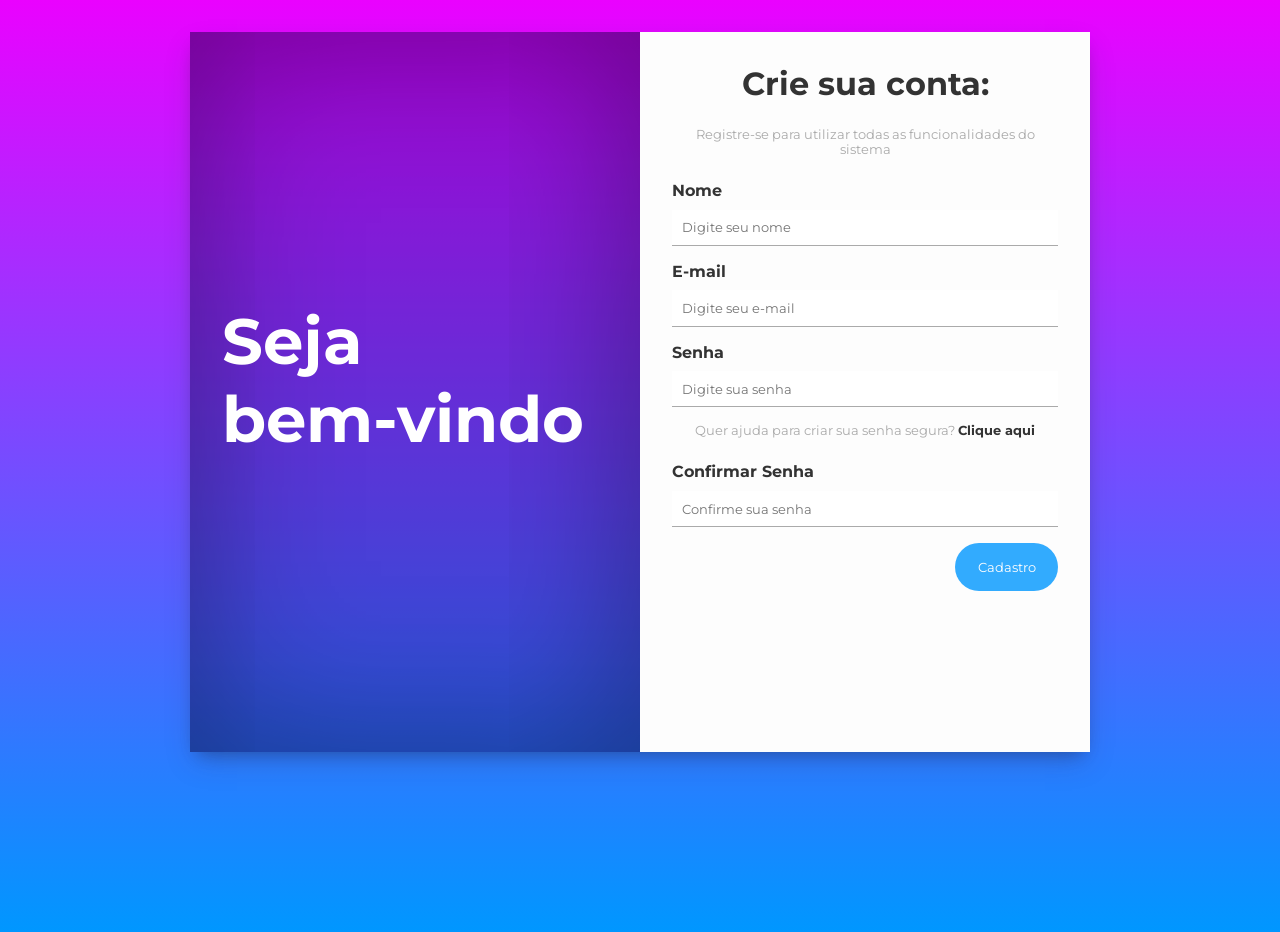
==== index.html @ 7166d400 "começo" ====
<!DOCTYPE html>
<html lang="en">

<head>
    <meta charset="UTF-8">
    <meta name="viewport" content="width=device-width, initial-scale=1.0">
    <title>Gerador senhas</title>

    <link rel="preconnect" href="https://fonts.googleapis.com">
    <link rel="preconnect" href="https://fonts.gstatic.com" crossorigin>
    <link href="https://fonts.googleapis.com/css2?family=Montserrat:ital,wght@0,100..900;1,100..900&display=swap"
        rel="stylesheet">


    <link rel="stylesheet" href="/css/style.css">
    <script src="/Js/script.js" defer></script>

<body>
    <div id="register-container">
        <div id="register-banner">
            <div id="banner-layer">
                <h1>Seja bem-vindo</h1>
            </div>
        </div>
        <div id="register-form">
            <h2>Crie sua conta:</h2>
            <p>Registre-se para utilizar todas as funcionalidades do sistema</p>
            <div class="form-control">
                <label for="name">Nome</label>
                <input type="text" name="name" id="name" placeholder="Digite seu nome">
            </div>
            <div class="form-control">
                <label for="email">E-mail</label>
                <input type="text" name="email" id="email" placeholder="Digite seu e-mail">
            </div>
            <div class="form-control">
                <label for="password">Senha</label>
                <input type="password" name="password" id="password" placeholder="Digite sua senha">
            </div>
            <p>Quer ajuda para criar sua senha segura? <span id="generate-password">Clique aqui</span></p>
            <div id="generated-password">
                <p>Aqui está a senha gerada:</p>
                <h4></h4>
            </div>
            <div class="form-control">
                <label for="confirm-password">Confirmar Senha</label>
                <input type="password" name="confirm-password" id="confirm-password" placeholder="Confirme sua senha">
            </div>
            <input type="submit" value="Cadastro">
        </div>
    </div>

</body>

</html>
---- css/style.css ----
/* Global styles */
* {
  margin: 0;
  padding: 0;
  font-family: "Montserrat", sans-serif;
  box-sizing: border-box;
  color: #333;
}

html,
body {
  height: auto;
  min-height: 100vh;
}

html {
  background: linear-gradient(180deg, rgba(234, 2, 255, 1) 0%, #0097ff 100%);
}

input:focus {
  outline: none;
}

/* Register container */
#register-container {
  max-width: 900px;
  min-height: 80vh;
  margin: 2rem auto;
  display: flex;
  box-shadow: rgba(50, 50, 93, 0.25) 0px 13px 27px -5px,
    rgba(0, 0, 0, 0.3) 0px 8px 16px -8px;
}

#register-banner {
  background: url("/img/john-lee.jpg");
  background-size: cover;
  background-position: center;
  width: 50%;
}

#banner-layer {
  background-color: rgba(25, 1, 122, 0.3);
  box-shadow: inset 0 0 10rem rgba(0, 0, 0, 0.4);
  padding: 2rem;
  width: 100%;
  height: 100%;
  display: flex;
  align-items: center;
}

#register-banner h1 {
  font-size: 4rem;
  margin-bottom: 1.5rem;
  color: #fff;
  word-spacing: 50rem;
}

/* Form container */
#register-form {
  background-color: #fdfdfd;
  width: 50%;
  display: flex;
  padding: 2rem;
  flex-direction: column;
}

#register-form h2 {
  text-align: center;
  margin-bottom: 1.5rem;
  font-size: 2rem;
}

#register-form p {
  text-align: center;
  margin-bottom: 1.5rem;
  color: #aaa;
  font-size: 0.8rem;
}

.form-control {
  margin-bottom: 1rem;
  display: flex;
  flex-direction: column;
}

.form-control label {
  font-weight: bold;
  margin-bottom: 0.6rem;
}

.form-control input {
  border: none;
  border-bottom: 1px solid #aaa;
  padding: 0.6rem;
}

#generate-password {
  font-weight: bold;
  cursor: pointer;
  transition: 0.4s;
}

#generate-password:hover {
  color: #0097ff;
}

#register-form #generated-password {
  border: 1px solid #0097ff;
  border-radius: 4px;
  font-weight: bold;
  font-size: 1.2rem;
  padding: 0.4rem;
  color: #333;
  text-align: center;
  margin-bottom: 1rem;
  display: none;
}

#register-form #generated-password p{
  color: #0010ff;
  margin-bottom: 0.5rem;
}


#register-form input[type="submit"] {
  background-color: #0097ff;
  color: #fff;
  opacity: .8;
  border: none;
  border-radius: 2rem;
  padding: 1rem 1.4rem;
  max-width: 150px;
  cursor: pointer;
  align-self: flex-end;
  transition: 0.4s;
}

#register-form input[type="submit"]:hover {
  opacity: 1;
}
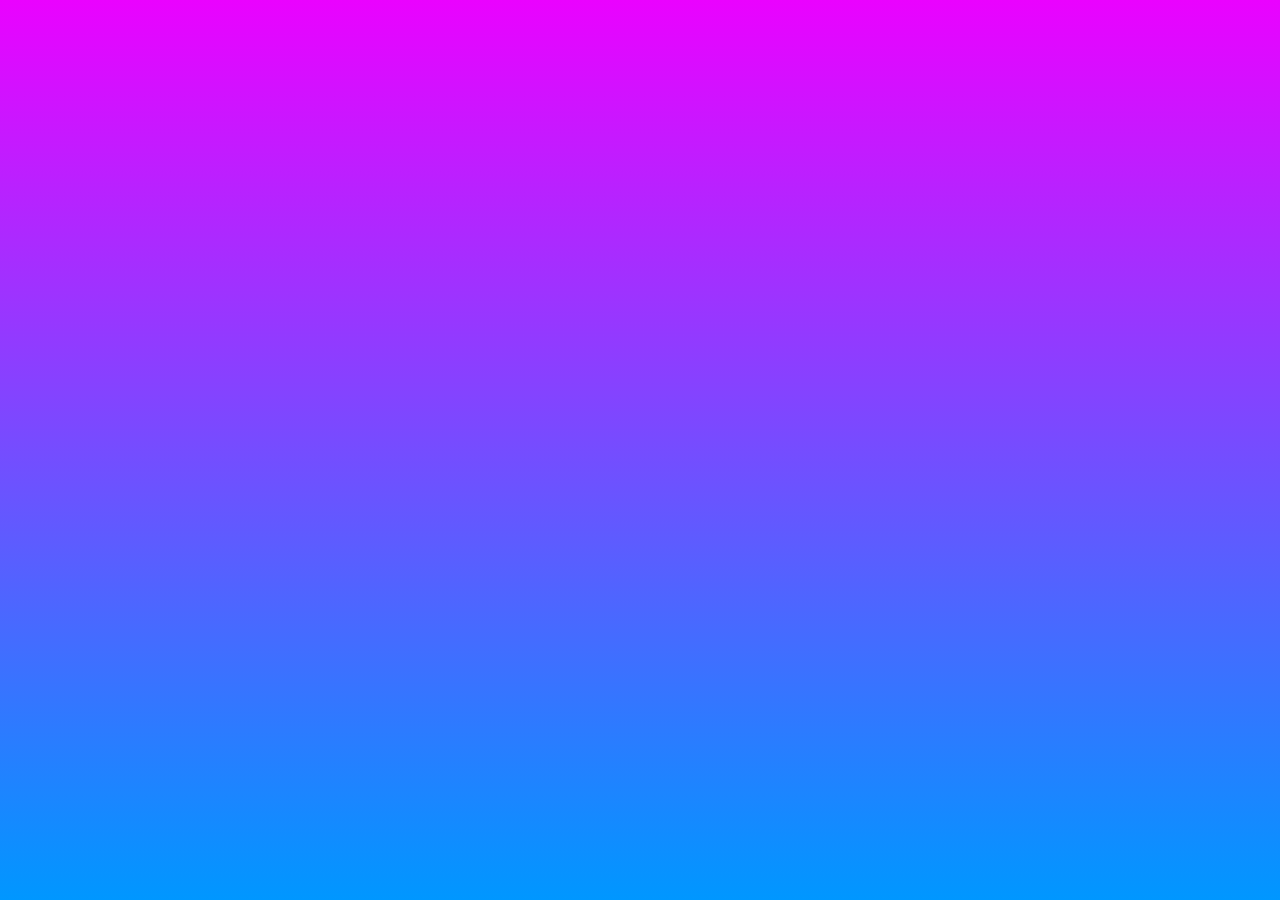
==== commit 97f70fa8: "." ====
--- a/index.html
+++ b/index.html
@@ -1,55 +1,14 @@
 <!DOCTYPE html>
 <html lang="en">
-
 <head>
     <meta charset="UTF-8">
     <meta name="viewport" content="width=device-width, initial-scale=1.0">
-    <title>Gerador senhas</title>
-
-    <link rel="preconnect" href="https://fonts.googleapis.com">
-    <link rel="preconnect" href="https://fonts.gstatic.com" crossorigin>
-    <link href="https://fonts.googleapis.com/css2?family=Montserrat:ital,wght@0,100..900;1,100..900&display=swap"
-        rel="stylesheet">
-
+    <title>Gerador de Senha</title>
 
     <link rel="stylesheet" href="/css/style.css">
     <script src="/Js/script.js" defer></script>
-
+</head>
 <body>
-    <div id="register-container">
-        <div id="register-banner">
-            <div id="banner-layer">
-                <h1>Seja bem-vindo</h1>
-            </div>
-        </div>
-        <div id="register-form">
-            <h2>Crie sua conta:</h2>
-            <p>Registre-se para utilizar todas as funcionalidades do sistema</p>
-            <div class="form-control">
-                <label for="name">Nome</label>
-                <input type="text" name="name" id="name" placeholder="Digite seu nome">
-            </div>
-            <div class="form-control">
-                <label for="email">E-mail</label>
-                <input type="text" name="email" id="email" placeholder="Digite seu e-mail">
-            </div>
-            <div class="form-control">
-                <label for="password">Senha</label>
-                <input type="password" name="password" id="password" placeholder="Digite sua senha">
-            </div>
-            <p>Quer ajuda para criar sua senha segura? <span id="generate-password">Clique aqui</span></p>
-            <div id="generated-password">
-                <p>Aqui está a senha gerada:</p>
-                <h4></h4>
-            </div>
-            <div class="form-control">
-                <label for="confirm-password">Confirmar Senha</label>
-                <input type="password" name="confirm-password" id="confirm-password" placeholder="Confirme sua senha">
-            </div>
-            <input type="submit" value="Cadastro">
-        </div>
-    </div>
-
+    
 </body>
-
 </html>
--- a/css/style.css
+++ b/css/style.css
@@ -1,8 +1,7 @@
-/* Global styles */
 * {
+  font-family: "Montserrat", sans-serif;
+  padding: 0;
   margin: 0;
-  padding: 0;
-  font-family: "Montserrat", sans-serif;
   box-sizing: border-box;
   color: #333;
 }
@@ -21,7 +20,6 @@
   outline: none;
 }
 
-/* Register container */
 #register-container {
   max-width: 900px;
   min-height: 80vh;
@@ -35,39 +33,38 @@
   background: url("/img/john-lee.jpg");
   background-size: cover;
   background-position: center;
+  background-blend-mode: saturation;
   width: 50%;
 }
 
 #banner-layer {
-  background-color: rgba(25, 1, 122, 0.3);
-  box-shadow: inset 0 0 10rem rgba(0, 0, 0, 0.4);
+  background-color: rgba(25, 11, 122, 0.7);
+  height: 100%;
   padding: 2rem;
-  width: 100%;
-  height: 100%;
   display: flex;
-  align-items: center;
+  flex-direction: column;
+  justify-content: center;
 }
 
 #register-banner h1 {
   font-size: 4rem;
+  word-spacing: 50rem;
   margin-bottom: 1.5rem;
   color: #fff;
-  word-spacing: 50rem;
 }
 
-/* Form container */
 #register-form {
   background-color: #fdfdfd;
+  padding: 2rem;
   width: 50%;
   display: flex;
-  padding: 2rem;
   flex-direction: column;
 }
 
 #register-form h2 {
   text-align: center;
-  margin-bottom: 1.5rem;
-  font-size: 2rem;
+  margin-bottom: 1rem;
+  font-size: 2.2rem;
 }
 
 #register-form p {
@@ -91,17 +88,17 @@
 .form-control input {
   border: none;
   border-bottom: 1px solid #aaa;
-  padding: 0.6rem;
+  padding: 0.6rem 0;
 }
 
-#generate-password {
+#open-generate-password {
   font-weight: bold;
   cursor: pointer;
   transition: 0.4s;
 }
 
-#generate-password:hover {
-  color: #0097ff;
+#open-generate-password:hover {
+  color: #0099ff;
 }
 
 #register-form #generated-password {
@@ -116,16 +113,17 @@
   display: none;
 }
 
-#register-form #generated-password p{
-  color: #0010ff;
+#register-form #generated-password p {
+  color: #81d340;
   margin-bottom: 0.5rem;
 }
 
-
-#register-form input[type="submit"] {
-  background-color: #0097ff;
+#register-form input[type="submit"],
+#generate-options button,
+#copy-password {
+  background-color: #81d340;
   color: #fff;
-  opacity: .8;
+  opacity: 0.8;
   border: none;
   border-radius: 2rem;
   padding: 1rem 1.4rem;
@@ -137,4 +135,45 @@
 
 #register-form input[type="submit"]:hover {
   opacity: 1;
-} 
+}
+
+/* Comu */
+#generate-options {
+  margin-bottom: 1rem;
+  padding: 1em;
+  border: 1px solid #ddd;
+}
+
+#generate-options .form-control {
+  flex-direction: row;
+  justify-content: space-between;
+  align-items: center;
+}
+
+#generate-options label {
+  font-size: 0.8rem;
+}
+
+#generate-options input[type="text"] {
+  max-width: 30px;
+  text-align: center;
+  border: 1px solid #ccc;
+}
+
+#generate-options button {
+  background-color: #0097ff;
+  display: block;
+  margin: 0 auto;
+}
+
+#copy-password {
+  margin: 1rem auto;
+  background-color: transparent;
+  color: #81d340;
+  border: 2px solid #81d340;
+  padding: 0.5rem 1rem;
+}
+
+.hide {
+  display: none;
+}
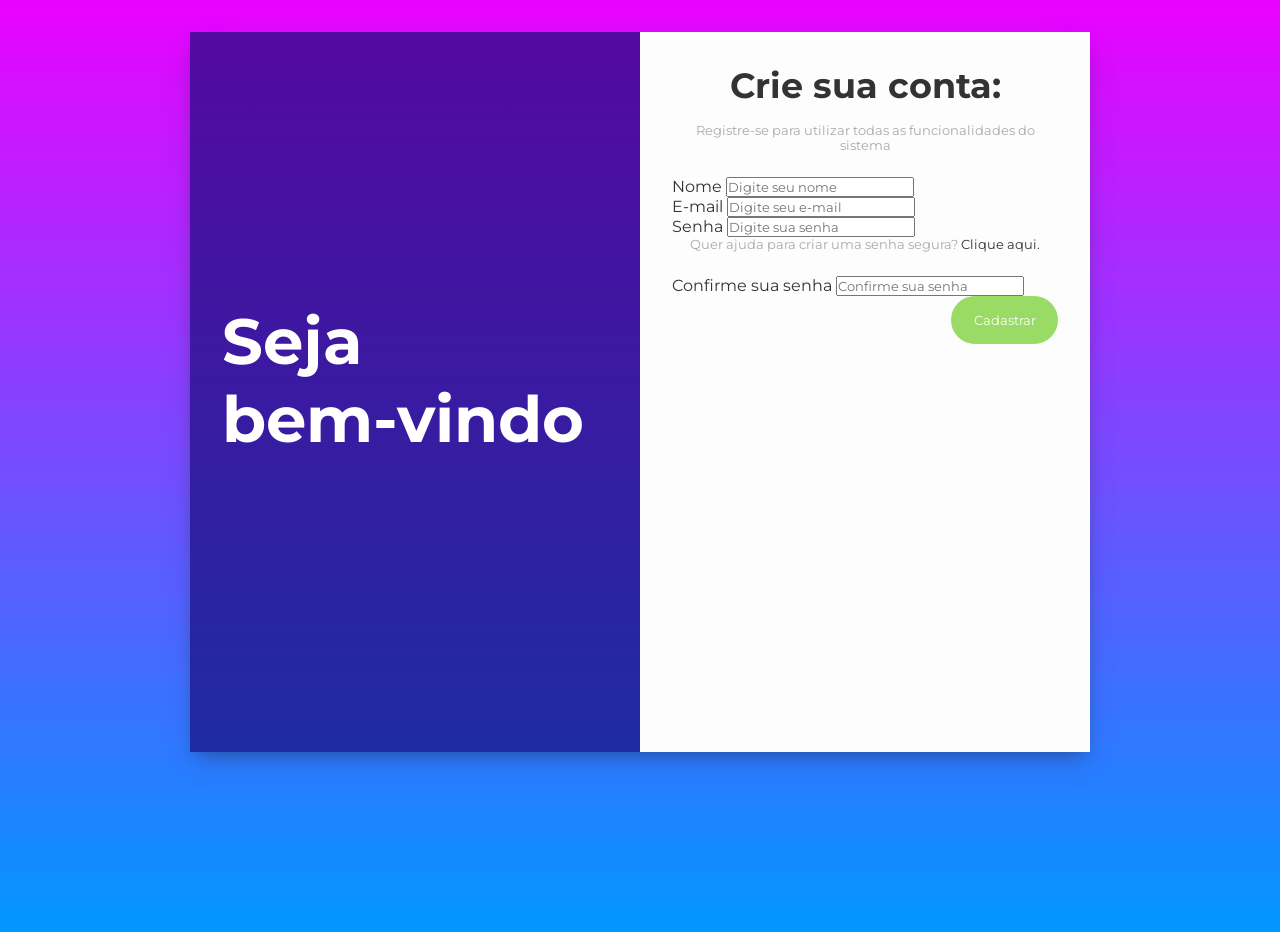
==== commit b4b70ae4: "." ====
--- a/index.html
+++ b/index.html
@@ -1,14 +1,75 @@
-<!DOCTYPE html>
+<!doctype html>
 <html lang="en">
-<head>
-    <meta charset="UTF-8">
-    <meta name="viewport" content="width=device-width, initial-scale=1.0">
+  <head>
+    <meta charset="UTF-8" />
+    <meta name="viewport" content="width=device-width, initial-scale=1.0" />
     <title>Gerador de Senha</title>
+    <link rel="preconnect" href="https://fonts.googleapis.com" />
+    <link rel="preconnect" href="https://fonts.gstatic.com" crossorigin />
+    <link
+      href="https://fonts.googleapis.com/css2?family=Montserrat:ital,wght@0,100..900;1,100..900&display=swap"
+      rel="stylesheet"
+    />
 
-    <link rel="stylesheet" href="/css/style.css">
+    <link rel="stylesheet" href="/css/style.css" />
     <script src="/Js/script.js" defer></script>
-</head>
-<body>
-    
-</body>
-</html>+  </head>
+  <body>
+    <div id="register-container">
+      <div id="register-banner">
+        <div id="banner-layer">
+          <h1>Seja bem-vindo</h1>
+        </div>
+      </div>
+      <div id="register-form">
+        <h2>Crie sua conta:</h2>
+        <p>Registre-se para utilizar todas as funcionalidades do sistema</p>
+        <div class="fomr-control">
+          <label for="name">Nome</label>
+          <input
+            type="text"
+            name="name"
+            id="name"
+            placeholder="Digite seu nome"
+          />
+        </div>
+        <div class="fomr-control">
+          <label for="email">E-mail</label>
+          <input
+            type="text"
+            name="email"
+            id="email"
+            placeholder="Digite seu e-mail"
+          />
+        </div>
+        <div class="fomr-control">
+          <label for="password">Senha</label>
+          <input
+            type="text"
+            name="password"
+            id="password"
+            placeholder="Digite sua senha"
+          />
+        </div>
+        <p>
+          Quer ajuda para criar uma senha segura?
+          <span id="generate-password">Clique aqui.</span>
+        </p>
+        <div id="generated-password">
+          <p>Aqui está sua senha:</p>
+        <h4></h4>
+      </div>
+        <div class="fomr-control">
+          <label for="confirmepassword">Confirme sua senha</label>
+          <input
+            type="text"
+            name="confirmepassword"
+            id="confirmepassword"
+            placeholder="Confirme sua senha"
+          />
+        </div>
+        <input type="submit" value="Cadastrar" id="" />
+      </div>
+    </div>
+  </body>
+</html>
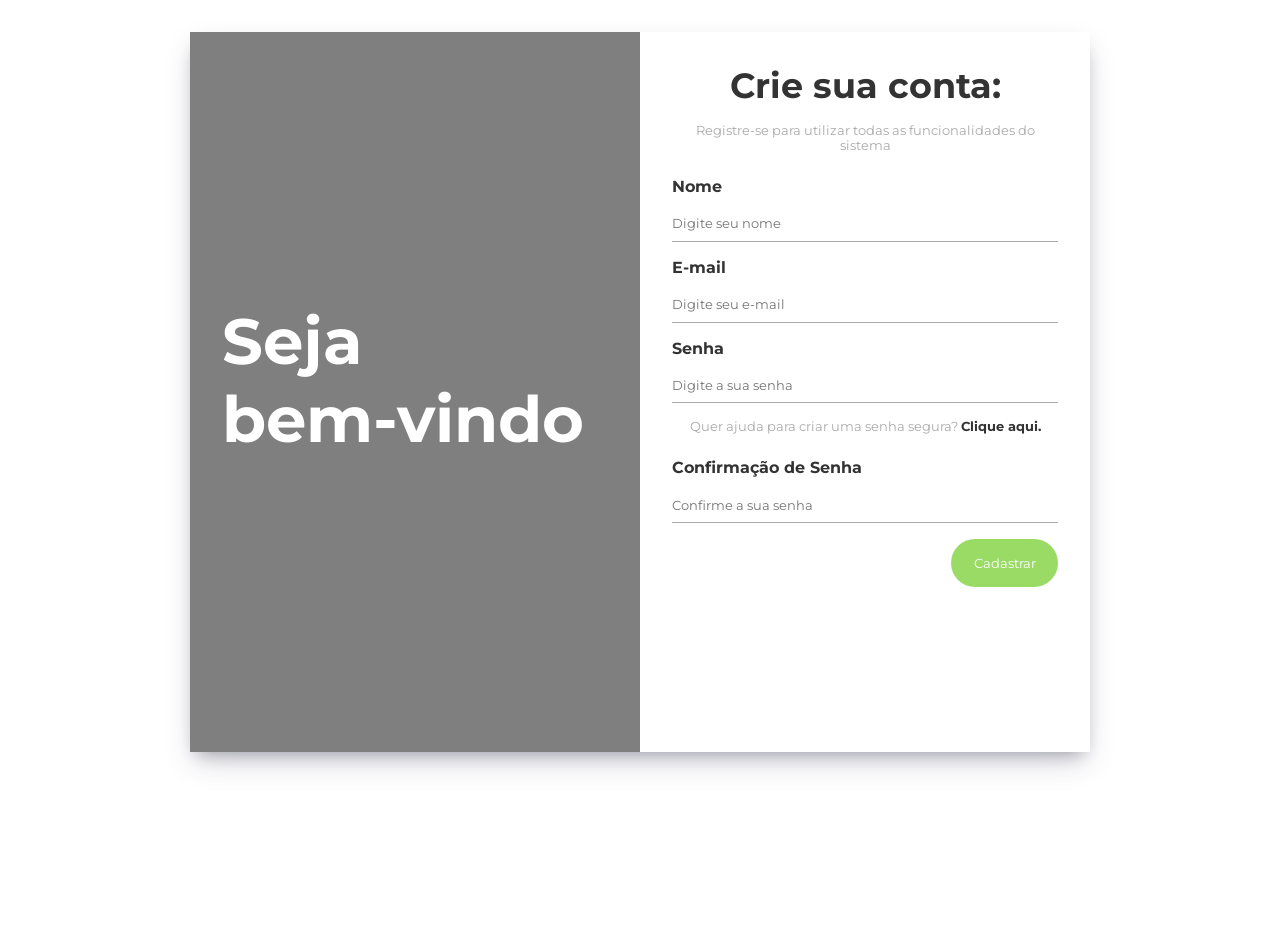
==== commit 36778c74: "atualização" ====
--- a/index.html
+++ b/index.html
@@ -1,16 +1,16 @@
-<!doctype html>
+<!DOCTYPE html>
 <html lang="en">
   <head>
     <meta charset="UTF-8" />
+    <meta http-equiv="X-UA-Compatible" content="IE=edge" />
     <meta name="viewport" content="width=device-width, initial-scale=1.0" />
     <title>Gerador de Senha</title>
     <link rel="preconnect" href="https://fonts.googleapis.com" />
     <link rel="preconnect" href="https://fonts.gstatic.com" crossorigin />
     <link
-      href="https://fonts.googleapis.com/css2?family=Montserrat:ital,wght@0,100..900;1,100..900&display=swap"
+      href="https://fonts.googleapis.com/css2?family=Montserrat:ital,wght@0,100;0,200;0,300;0,400;0,500;0,600;0,700;0,800;0,900;1,100;1,200;1,300;1,400;1,500;1,600;1,700;1,800;1,900&display=swap"
       rel="stylesheet"
     />
-
     <link rel="stylesheet" href="/css/style.css" />
     <script src="/Js/script.js" defer></script>
   </head>
@@ -21,10 +21,10 @@
           <h1>Seja bem-vindo</h1>
         </div>
       </div>
-      <div id="register-form">
+      <form id="register-form">
         <h2>Crie sua conta:</h2>
         <p>Registre-se para utilizar todas as funcionalidades do sistema</p>
-        <div class="fomr-control">
+        <div class="form-control">
           <label for="name">Nome</label>
           <input
             type="text"
@@ -33,43 +33,64 @@
             placeholder="Digite seu nome"
           />
         </div>
-        <div class="fomr-control">
+        <div class="form-control">
           <label for="email">E-mail</label>
           <input
-            type="text"
+            type="email"
             name="email"
             id="email"
             placeholder="Digite seu e-mail"
           />
         </div>
-        <div class="fomr-control">
+        <div class="form-control">
           <label for="password">Senha</label>
           <input
-            type="text"
+            type="password"
             name="password"
             id="password"
-            placeholder="Digite sua senha"
+            placeholder="Digite a sua senha"
           />
         </div>
         <p>
           Quer ajuda para criar uma senha segura?
-          <span id="generate-password">Clique aqui.</span>
+          <span id="open-generate-password">Clique aqui.</span>
         </p>
+        <div id="generate-options" class="hide">
+          <p>Selecione as opções que você deseja:</p>
+          <div class="form-control">
+            <label for="length">Quantidade de caracteres:</label>
+            <input type="text" id="length" name="length" value="10" />
+          </div>
+          <div class="form-control">
+            <label for="letters">Letras:</label>
+            <input type="checkbox" id="letters" name="letters" checked />
+          </div>
+          <div class="form-control">
+            <label for="numbers">Números:</label>
+            <input type="checkbox" id="numbers" name="numbers" checked />
+          </div>
+          <div class="form-control">
+            <label for="symbols">Símbolos:</label>
+            <input type="checkbox" id="symbols" name="symbols" checked />
+          </div>
+          <button id="generate-password">Criar senha</button>
+        </div>
         <div id="generated-password">
-          <p>Aqui está sua senha:</p>
-        <h4></h4>
-      </div>
-        <div class="fomr-control">
-          <label for="confirmepassword">Confirme sua senha</label>
+          <p>Aqui está a sua senha:</p>
+          <h4></h4>
+          <button id="copy-password">Copiar</button>
+        </div>
+        <div class="form-control">
+          <label for="confirmpassword">Confirmação de Senha</label>
           <input
-            type="text"
-            name="confirmepassword"
-            id="confirmepassword"
-            placeholder="Confirme sua senha"
+            type="password"
+            name="confirmpassword"
+            id="confirmpassword"
+            placeholder="Confirme a sua senha"
           />
         </div>
-        <input type="submit" value="Cadastrar" id="" />
-      </div>
+        <input type="submit" value="Cadastrar" />
+      </form>
     </div>
   </body>
-</html>
+</html>
--- a/css/style.css
+++ b/css/style.css
@@ -13,7 +13,12 @@
 }
 
 html {
-  background: linear-gradient(180deg, rgba(234, 2, 255, 1) 0%, #0097ff 100%);
+  background: url(/img/john-lee.jpg);
+  background-size: cover;
+  background-position: center;
+  background-blend-mode: saturation;
+  width: 100%;
+  /* background: linear-gradient(180deg, rgba(234, 2, 255, 1) 0%, #0097ff 100%); */
 }
 
 input:focus {
@@ -25,12 +30,13 @@
   min-height: 80vh;
   margin: 2rem auto;
   display: flex;
-  box-shadow: rgba(50, 50, 93, 0.25) 0px 13px 27px -5px,
+  box-shadow:
+    rgba(50, 50, 93, 0.25) 0px 13px 27px -5px,
     rgba(0, 0, 0, 0.3) 0px 8px 16px -8px;
 }
 
 #register-banner {
-  background: url("/img/john-lee.jpg");
+  background: url("/img/john-lee.jpg") no-repeat;
   background-size: cover;
   background-position: center;
   background-blend-mode: saturation;
@@ -38,7 +44,8 @@
 }
 
 #banner-layer {
-  background-color: rgba(25, 11, 122, 0.7);
+  background-color: rgba(0, 0, 0, 0.5); /* Preto com 50% de transparência */
+  color: white;
   height: 100%;
   padding: 2rem;
   display: flex;
@@ -54,7 +61,7 @@
 }
 
 #register-form {
-  background-color: #fdfdfd;
+  background-color: #fff;
   padding: 2rem;
   width: 50%;
   display: flex;
@@ -176,4 +183,4 @@
 
 .hide {
   display: none;
-}+}
